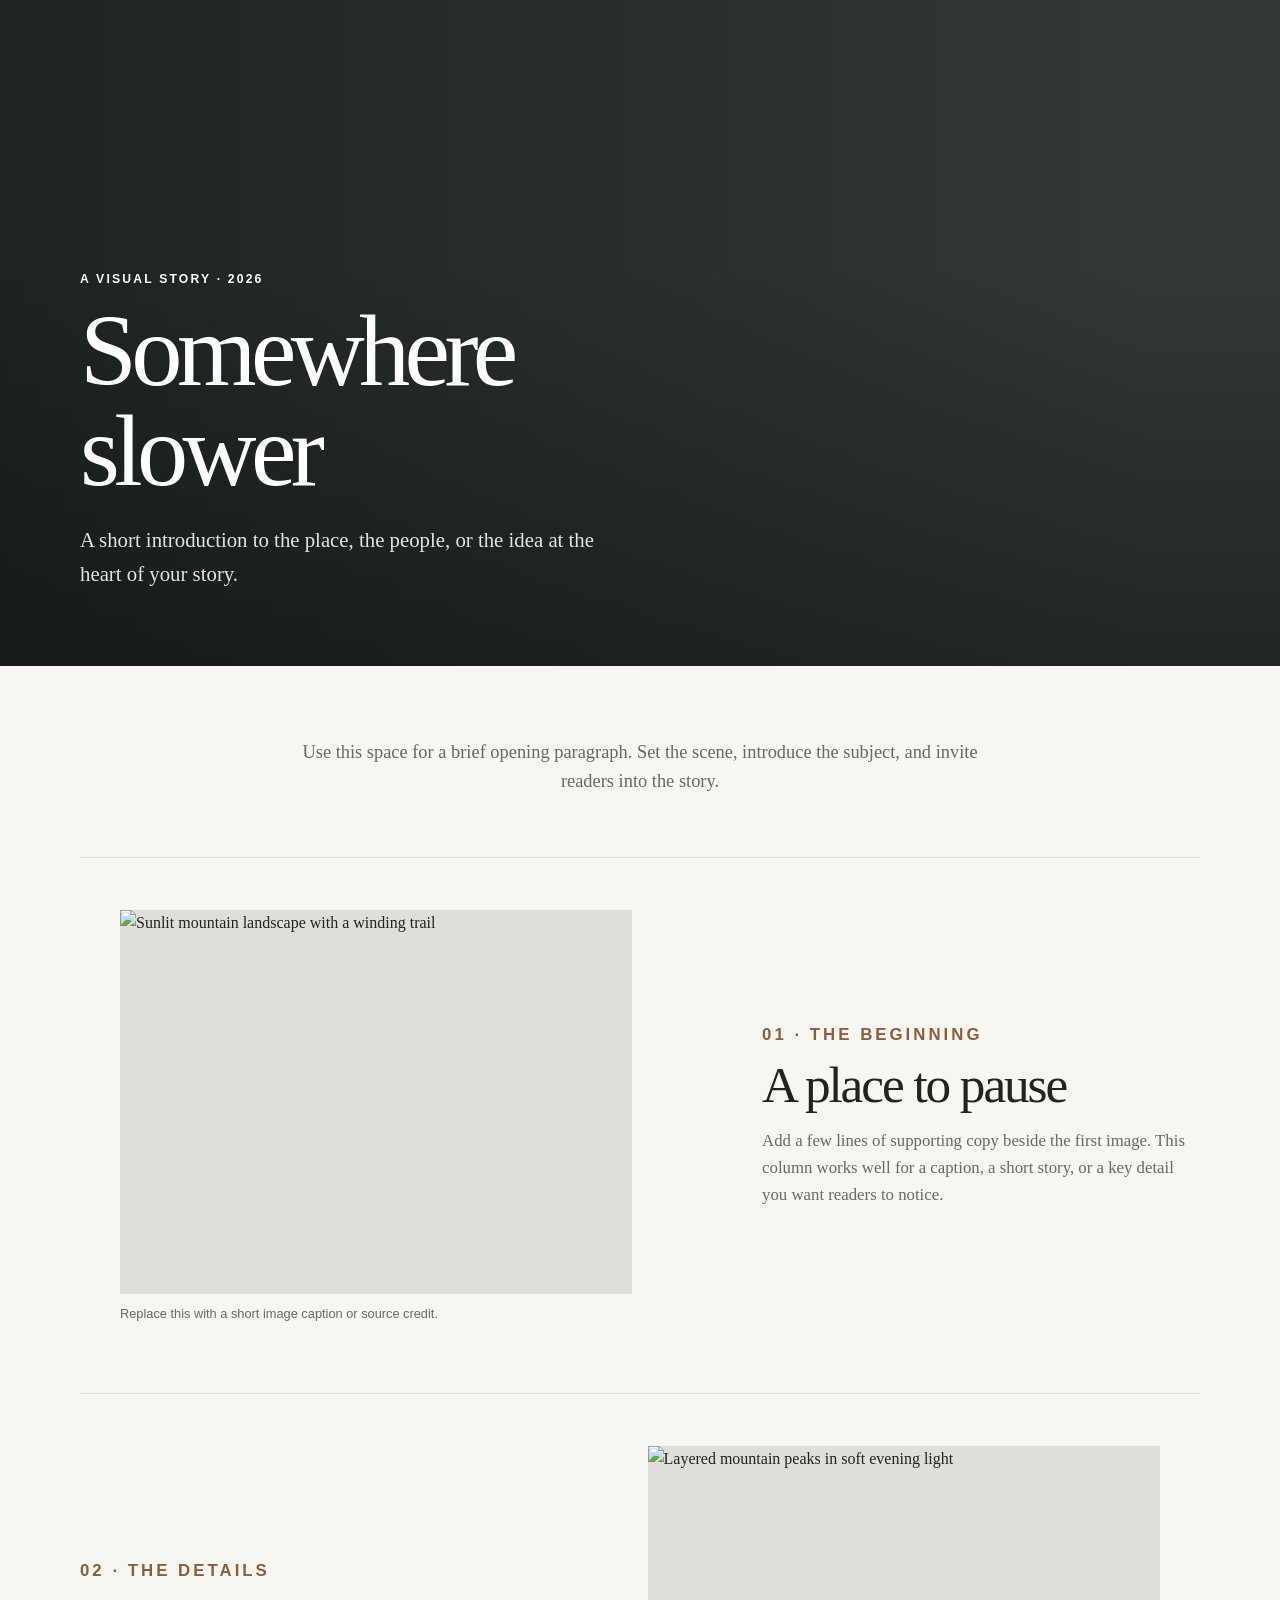
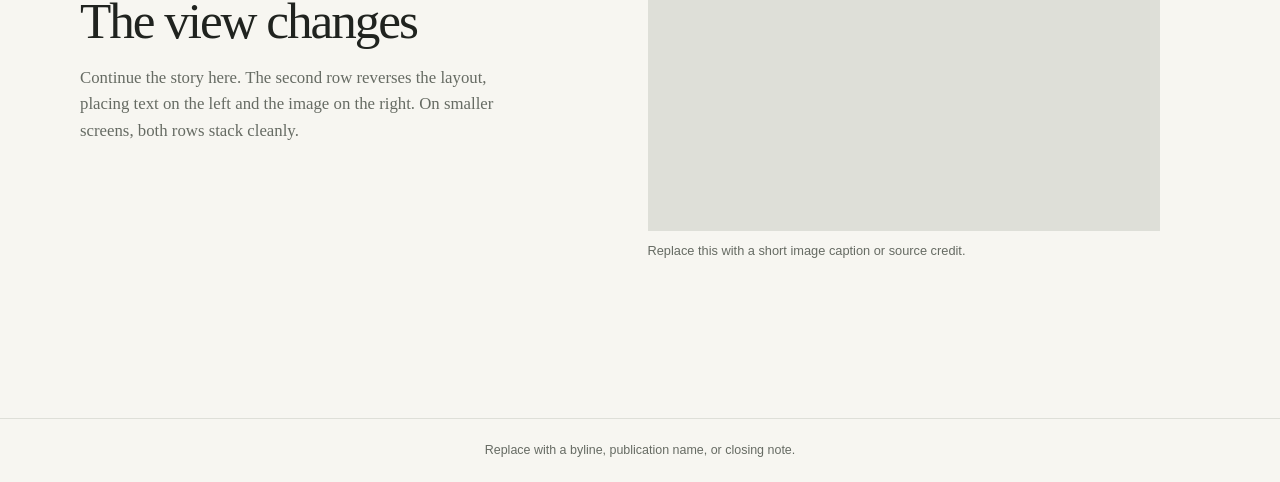
==== image-story-template.html @ 554f5cd0 "Added HTML and CSS template for portfolio page" ====
<!DOCTYPE html>
  <html lang="en">
  <head>
      <meta charset="UTF-8">
      <meta name="viewport" content="width=device-width, initial-scale=1.0">
      <link rel="stylesheet" href="assets/css/styles-portfolio.css">
      <title>Portfolio Item</title>
  </head>
  <body>
    <header class="cover" role="img" aria-label="Mountain lake beneath a cloudy sky">
      <div class="cover-inner">
        <p class="eyebrow">A visual story · 2026</p>
        <h1>Somewhere<br>slower</h1>
        <p class="cover-deck">A short introduction to the place, the people, or the idea at the heart of your story.</p>
      </div>
    </header>

    <main>
      <p class="intro">Use this space for a brief opening paragraph. Set the scene, introduce the subject, and invite readers into the story.</p>

      <!-- Row one: image on the left, caption and story text on the right. -->
      <section class="story-row" aria-labelledby="chapter-one">
        <figure>
          <div class="story-image">
            <img src="https://images.unsplash.com/photo-1500530855697-b586d89ba3ee?auto=format&fit=crop&w=1400&q=85"
                alt="Sunlit mountain landscape with a winding trail" loading="lazy">
          </div>
          <figcaption class="caption">Replace this with a short image caption or source credit.</figcaption>
        </figure>
        <div class="story-copy">
          <p class="eyebrow">01 · The beginning</p>
          <h2 id="chapter-one">A place to pause</h2>
          <p>Add a few lines of supporting copy beside the first image. This column works well for a caption, a short story, or a key detail you want readers to notice.</p>
        </div>
      </section>

      <!-- Row two: text on the left, image on the right. -->
      <section class="story-row reverse" aria-labelledby="chapter-two">
        <div class="story-copy">
          <p class="eyebrow">02 · The details</p>
          <h2 id="chapter-two">The view changes</h2>
          <p>Continue the story here. The second row reverses the layout, placing text on the left and the image on the right. On smaller screens, both rows stack cleanly.</p>
        </div>
        <figure>
          <div class="story-image">
            <img src="https://images.unsplash.com/photo-1464822759023-fed622ff2c3b?auto=format&fit=crop&w=1400&q=85"
                alt="Layered mountain peaks in soft evening light" loading="lazy">
          </div>
          <figcaption class="caption">Replace this with a short image caption or source credit.</figcaption>
        </figure>
      </section>
    </main>
    <footer>Replace with a byline, publication name, or closing note.</footer>
  </body>
</html>
---- assets/css/styles-portfolio.css ----
:root {
    color-scheme: light;
    --ink: #20231f;
    --muted: #666b63;
    --paper: #f7f6f1;
    --line: #dedfd8;
    --accent: #8b5e3c;
    --content-width: 1120px;
}

* { box-sizing: border-box; }

body 
{
    margin: 0;
    color: var(--ink);
    background: var(--paper);
    font-family: Georgia, "Times New Roman", serif;
    line-height: 1.6;
}

img { display: block; width: 100%; height: 100%; object-fit: cover; }

.cover {
    min-height: min(74vh, 760px);
    position: relative;
    display: grid;
    align-items: end;
    color: white;
    background: #343b36;
    isolation: isolate;
}

.cover::before {
    content: "";
    position: absolute;
    inset: 0;
    z-index: -1;
    background: linear-gradient(90deg, rgb(13 20 16 / 58%), rgb(13 20 16 / 5%) 90%),
                linear-gradient(0deg, rgb(13 20 16 / 48%), transparent 60%),
                url("https://images.unsplash.com/photo-1470770841072-f978cf4d019e?auto=format&fit=crop&w=2200&q=85") center 54% / cover;
}

.cover-inner {
    width: min(var(--content-width), calc(100% - 48px));
    margin: 0 auto;
    padding: 96px 0 76px;
}

.eyebrow {
    margin: 0 0 14px;
    font: 600 0.76rem/1.2 Arial, sans-serif;
    letter-spacing: .18em;
    text-transform: uppercase;
}

h1 {
    max-width: 760px;
    margin: 0;
    font-size: clamp(3rem, 8vw, 6.8rem);
    font-weight: 400;
    letter-spacing: -.055em;
    line-height: .98;
}

.cover-deck {
    max-width: 560px;
    margin: 22px 0 0;
    font-size: clamp(1.05rem, 2vw, 1.3rem);
    color: rgb(255 255 255 / 88%);
}

main {
    width: min(var(--content-width), calc(100% - 48px));
    margin: 0 auto;
    padding: 72px 0 88px;
}

.intro {
    max-width: 700px;
    margin: 0 auto 60px;
    text-align: center;
    color: var(--muted);
    font-size: 1.15rem;
}

.story-row {
    display: grid;
    grid-template-columns: 1.15fr .85fr;
    align-items: center;
    gap: clamp(32px, 7vw, 96px);
    padding: 36px 0 54px;
    border-top: 1px solid var(--line);
}

.story-row.reverse { grid-template-columns: .85fr 1.15fr; }

.story-image {
    aspect-ratio: 4 / 3;
    overflow: hidden;
    background: #dedfd8;
}

.story-image img { transition: transform 500ms ease; }

.story-image:hover img { transform: scale(1.025); }

.story-copy { max-width: 440px; }

.story-copy .eyebrow { color: var(--accent); margin-bottom: 12px; }

h2 {
    margin: 0 0 16px;
    font-size: clamp(2rem, 4vw, 3.4rem);
    font-weight: 400;
    letter-spacing: -.04em;
    line-height: 1.08;
}

.story-copy p { margin: 0; color: var(--muted); font-size: 1.05rem; }

.caption {
    margin-top: 10px;
    color: var(--muted);
    font: 0.8rem/1.5 Arial, sans-serif;
}

footer {
    padding: 22px 24px;
    border-top: 1px solid var(--line);
    color: var(--muted);
    text-align: center;
    font: 0.78rem/1.5 Arial, sans-serif;
}

@media (max-width: 700px) {
    .cover { min-height: 68vh; }
    .cover-inner { width: min(100% - 36px, var(--content-width)); padding-bottom: 52px; }
    main { width: min(100% - 36px, var(--content-width)); padding-top: 48px; }
    .intro { margin-bottom: 36px; }
    .story-row, .story-row.reverse {
    grid-template-columns: 1fr;
    gap: 22px;
    padding: 28px 0 38px;
    }
    .story-row.reverse .story-image { order: 0; }
    .story-row.reverse .story-copy { order: 1; }
    .story-copy { max-width: none; }
}

@media (prefers-reduced-motion: reduce) {
    *, *::before, *::after { scroll-behavior: auto !important; transition-duration: .01ms !important; }
}
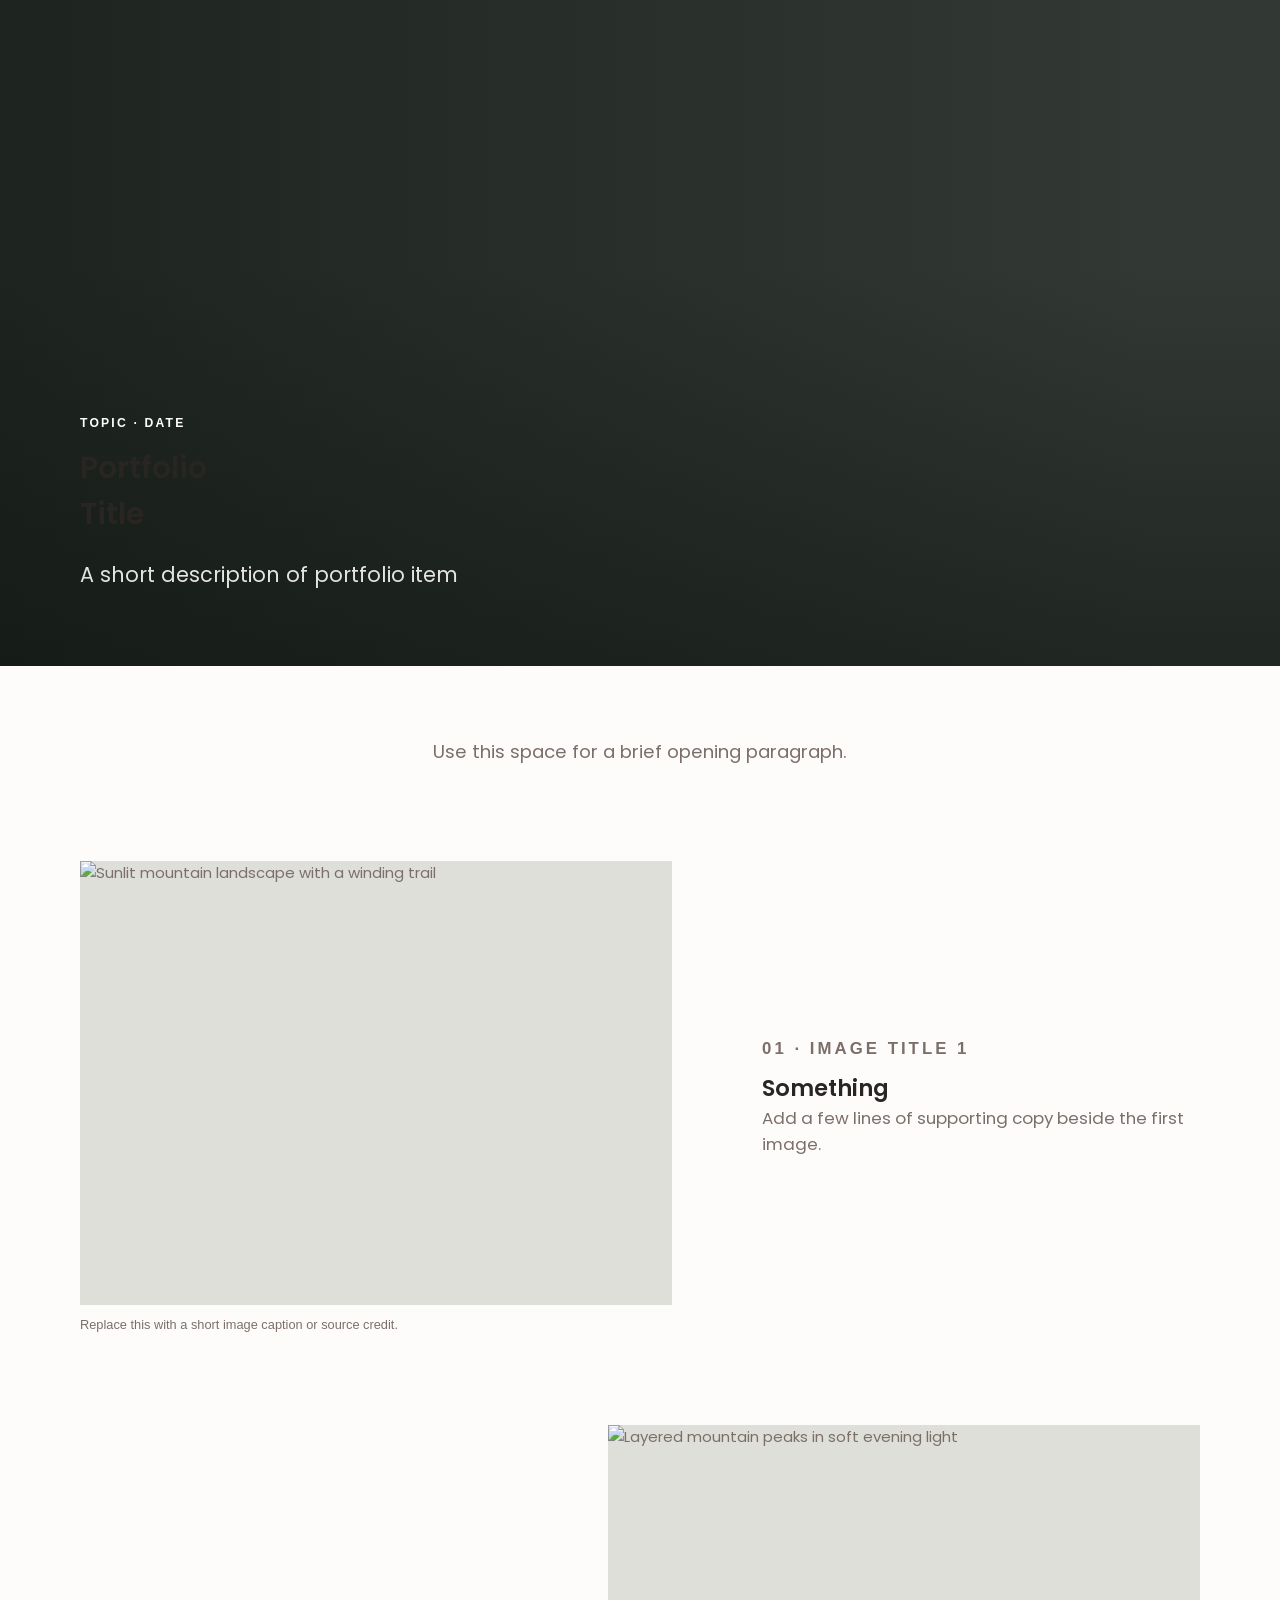
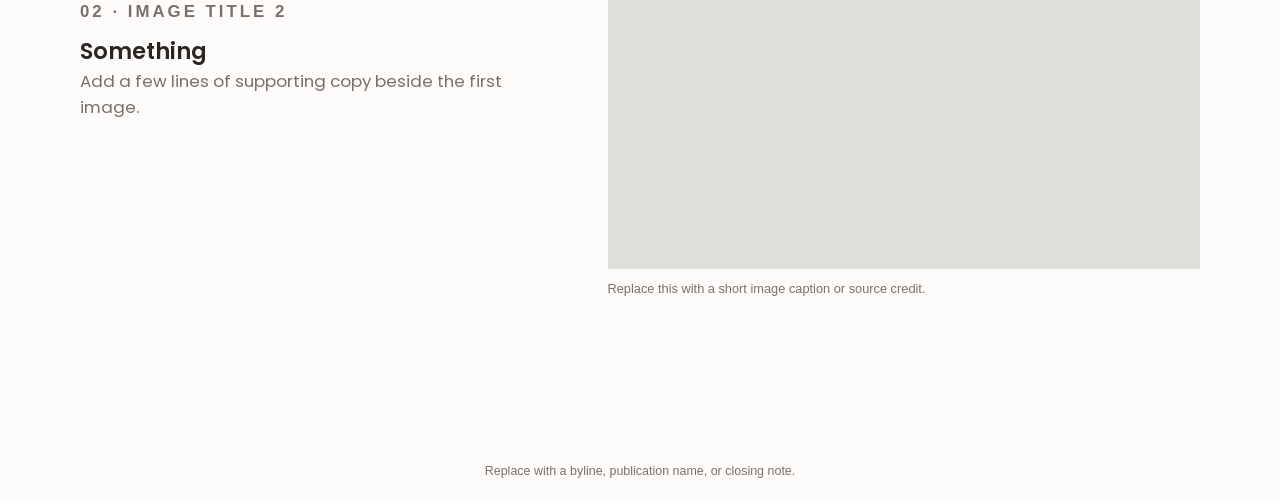
==== commit 8e7bf364: "Changed names of classes to make more general" ====
--- a/image-story-template.html
+++ b/image-story-template.html
@@ -7,49 +7,61 @@
       <title>Portfolio Item</title>
   </head>
   <body>
-    <header class="cover" role="img" aria-label="Mountain lake beneath a cloudy sky">
+    
+    <!--==================== HEADER ====================-->
+    <header class="cover" role="img" >
       <div class="cover-inner">
-        <p class="eyebrow">A visual story · 2026</p>
-        <h1>Somewhere<br>slower</h1>
-        <p class="cover-deck">A short introduction to the place, the people, or the idea at the heart of your story.</p>
+        <p class="eyebrow">Topic · Date</p>
+        <h1>Portfolio<br>Title</h1>
+        <p class="cover-deck">A short description of portfolio item</p>
       </div>
     </header>
 
+    <!--==================== MAIN ====================-->
     <main>
-      <p class="intro">Use this space for a brief opening paragraph. Set the scene, introduce the subject, and invite readers into the story.</p>
+      <p class="intro">Use this space for a brief opening paragraph.</p>
 
-      <!-- Row one: image on the left, caption and story text on the right. -->
-      <section class="story-row" aria-labelledby="chapter-one">
+      <!--==================== Row 1 ====================-->
+      <section class="portfolio-row">
+
         <figure>
-          <div class="story-image">
+          <div class="portfolio-image">
             <img src="https://images.unsplash.com/photo-1500530855697-b586d89ba3ee?auto=format&fit=crop&w=1400&q=85"
                 alt="Sunlit mountain landscape with a winding trail" loading="lazy">
           </div>
           <figcaption class="caption">Replace this with a short image caption or source credit.</figcaption>
         </figure>
-        <div class="story-copy">
-          <p class="eyebrow">01 · The beginning</p>
-          <h2 id="chapter-one">A place to pause</h2>
-          <p>Add a few lines of supporting copy beside the first image. This column works well for a caption, a short story, or a key detail you want readers to notice.</p>
+
+        <div class="portfolio-copy">
+          <p class="eyebrow">01 · Image Title 1</p>
+          <h2 id="chapter-one">Something</h2>
+          <p>Add a few lines of supporting copy beside the first image.</p>
         </div>
+
       </section>
 
-      <!-- Row two: text on the left, image on the right. -->
-      <section class="story-row reverse" aria-labelledby="chapter-two">
-        <div class="story-copy">
-          <p class="eyebrow">02 · The details</p>
-          <h2 id="chapter-two">The view changes</h2>
-          <p>Continue the story here. The second row reverses the layout, placing text on the left and the image on the right. On smaller screens, both rows stack cleanly.</p>
+      <!--==================== Row 2 ====================-->
+      <section class="portfolio-row reverse">
+
+        <div class="portfolio-copy">
+          <p class="eyebrow">02 · Image Title 2</p>
+          <h2 id="chapter-two">Something</h2>
+          <p>Add a few lines of supporting copy beside the first image.</p>
         </div>
+
         <figure>
-          <div class="story-image">
+          <div class="portfolio-image">
             <img src="https://images.unsplash.com/photo-1464822759023-fed622ff2c3b?auto=format&fit=crop&w=1400&q=85"
                 alt="Layered mountain peaks in soft evening light" loading="lazy">
           </div>
           <figcaption class="caption">Replace this with a short image caption or source credit.</figcaption>
         </figure>
+
       </section>
     </main>
+
+    <!--==================== FOOTER ====================-->
     <footer>Replace with a byline, publication name, or closing note.</footer>
+    
   </body>
 </html>
--- a/assets/css/styles-portfolio.css
+++ b/assets/css/styles-portfolio.css
@@ -1,26 +1,110 @@
+/*==================== GOOGLE FONTS ====================*/
+@import url("https://fonts.googleapis.com/css2?family=Poppins:wght@400;500;600&display=swap");
+
+/*==================== VARIABLES CSS ====================*/
 :root {
-    color-scheme: light;
-    --ink: #20231f;
-    --muted: #666b63;
-    --paper: #f7f6f1;
-    --line: #dedfd8;
-    --accent: #8b5e3c;
+    
+    /*========== Colors ==========*/
+    /* Change favorite color */
+    --hue-color: 19; /*Purple 250 - Green 142 - Blue 230 - Pink 340*/
+    
+    /* HSL color mode */
+    --first-color: hsl(var(--hue-color), 69%, 61%);
+    --first-color-second: hsl(var(--hue-color), 69%, 61%);
+    --first-color-alt: hsl(var(--hue-color), 57%, 53%);
+    --first-color-lighter: hsl(var(--hue-color), 92%, 85%);
+    --title-color: hsl(var(--hue-color), 8%, 15%);
+    --text-color: hsl(var(--hue-color), 8%, 45%);
+    --text-color-light: hsl(var(--hue-color), 8%, 65%);
+    --input-color: hsl(var(--hue-color), 70%, 96%);
+    --body-color: hsl(var(--hue-color), 60%, 99%);
+    --container-color: #fff;
+    --scroll-bar-color: hsl(var(--hue-color), 12%, 90%);
+    --scroll-thumb-color: hsl(var(--hue-color), 12%, 80%);
     --content-width: 1120px;
-}
-
-* { box-sizing: border-box; }
-
-body 
-{
-    margin: 0;
-    color: var(--ink);
-    background: var(--paper);
-    font-family: Georgia, "Times New Roman", serif;
-    line-height: 1.6;
+
+    /*========== Font and typography ==========*/
+    --body-font: 'Poppins', sans-serif;
+
+        /* .5rem = 8px, 1rem = 16px, 1.5rem = 24px ... */
+    --big-font-size: 2rem;
+    --h1-font-size: 1.5rem;
+    --h2-font-size: 1.25rem;
+    --h3-font-size: 1.125rem;
+    --normal-font-size: .938rem;
+    --small-font-size: .813rem;
+    --smaller-font-size: .75rem;
+
+    /*========== Font weight ==========*/
+    --font-medium: 500;
+    --font-semi-bold: 600;
+
+    /*========== Margenes Bottom ==========*/
+    /* .25rem = 4px, .5rem = 8px, .75rem = 12px ... */
+    --mb-0-25: .25rem;
+    --mb-0-5: .5rem;
+    --mb-0-75: .75rem;
+    --mb-1: 1rem;
+    --mb-1-5: 1.5rem;
+    --mb-2: 2rem;
+    --mb-2-5: 2.5rem;
+    --mb-3: 3rem;
+
+    /*========== z index ==========*/
+    --z-tooltip: 10;
+    --z-fixed: 100;
+    --z-modal: 1000;
+}
+
+/*==================== BASE ====================*/
+* {
+  box-sizing: border-box;
+  padding: 0;
+  margin: 0;
+}
+
+html {
+  scroll-behavior: smooth;
+}
+
+body {
+  margin: 0 0 var(--header-height) 0;
+  font-family: var(--body-font);
+  font-size: var(--normal-font-size);
+  background-color: var(--body-color);
+  color: var(--text-color);
+}
+
+main {
+    width: min(var(--content-width), calc(100% - 48px));
+    margin: 0 auto;
+    padding: 72px 0 88px;
+}
+
+footer {
+    padding: 22px 24px;
+    border-top: 1px solid var(--line);
+    color: var(--muted);
+    text-align: center;
+    font: 0.78rem/1.5 Arial, sans-serif;
+}
+
+h1, h2, h3, h4 {
+  color: var(--title-color);
+  font-weight: var(--font-semi-bold);
+}
+
+ul {
+  list-style: none;
+}
+
+a {
+  text-decoration: none;
 }
 
 img { display: block; width: 100%; height: 100%; object-fit: cover; }
 
+/*==================== COVER ====================*/
 .cover {
     min-height: min(74vh, 760px);
     position: relative;
@@ -54,15 +138,6 @@
     text-transform: uppercase;
 }
 
-h1 {
-    max-width: 760px;
-    margin: 0;
-    font-size: clamp(3rem, 8vw, 6.8rem);
-    font-weight: 400;
-    letter-spacing: -.055em;
-    line-height: .98;
-}
-
 .cover-deck {
     max-width: 560px;
     margin: 22px 0 0;
@@ -70,12 +145,7 @@
     color: rgb(255 255 255 / 88%);
 }
 
-main {
-    width: min(var(--content-width), calc(100% - 48px));
-    margin: 0 auto;
-    padding: 72px 0 88px;
-}
-
+/*==================== MAIN ====================*/
 .intro {
     max-width: 700px;
     margin: 0 auto 60px;
@@ -84,7 +154,7 @@
     font-size: 1.15rem;
 }
 
-.story-row {
+.portfolio-row {
     display: grid;
     grid-template-columns: 1.15fr .85fr;
     align-items: center;
@@ -93,31 +163,23 @@
     border-top: 1px solid var(--line);
 }
 
-.story-row.reverse { grid-template-columns: .85fr 1.15fr; }
-
-.story-image {
+.portfolio-row.reverse { grid-template-columns: .85fr 1.15fr; }
+
+.portfolio-image {
     aspect-ratio: 4 / 3;
     overflow: hidden;
     background: #dedfd8;
 }
 
-.story-image img { transition: transform 500ms ease; }
-
-.story-image:hover img { transform: scale(1.025); }
-
-.story-copy { max-width: 440px; }
-
-.story-copy .eyebrow { color: var(--accent); margin-bottom: 12px; }
-
-h2 {
-    margin: 0 0 16px;
-    font-size: clamp(2rem, 4vw, 3.4rem);
-    font-weight: 400;
-    letter-spacing: -.04em;
-    line-height: 1.08;
-}
-
-.story-copy p { margin: 0; color: var(--muted); font-size: 1.05rem; }
+.portfolio-image img { transition: transform 500ms ease; }
+
+.portfolio-image:hover img { transform: scale(1.025); }
+
+.portfolio-copy { max-width: 440px; }
+
+.portfolio-copy .eyebrow { color: var(--accent); margin-bottom: 12px; }
+
+.portfolio-copy p { margin: 0; color: var(--muted); font-size: 1.05rem; }
 
 .caption {
     margin-top: 10px;
@@ -125,27 +187,20 @@
     font: 0.8rem/1.5 Arial, sans-serif;
 }
 
-footer {
-    padding: 22px 24px;
-    border-top: 1px solid var(--line);
-    color: var(--muted);
-    text-align: center;
-    font: 0.78rem/1.5 Arial, sans-serif;
-}
-
+/*==================== MEDIA QUERIES ====================*/
 @media (max-width: 700px) {
     .cover { min-height: 68vh; }
     .cover-inner { width: min(100% - 36px, var(--content-width)); padding-bottom: 52px; }
     main { width: min(100% - 36px, var(--content-width)); padding-top: 48px; }
     .intro { margin-bottom: 36px; }
-    .story-row, .story-row.reverse {
+    .portfolio-row, .portfolio-row.reverse {
     grid-template-columns: 1fr;
     gap: 22px;
     padding: 28px 0 38px;
     }
-    .story-row.reverse .story-image { order: 0; }
-    .story-row.reverse .story-copy { order: 1; }
-    .story-copy { max-width: none; }
+    .portfolio-row.reverse .portfolio-image { order: 0; }
+    .portfolio-row.reverse .portfolio-copy { order: 1; }
+    .portfolio-copy { max-width: none; }
 }
 
 @media (prefers-reduced-motion: reduce) {
